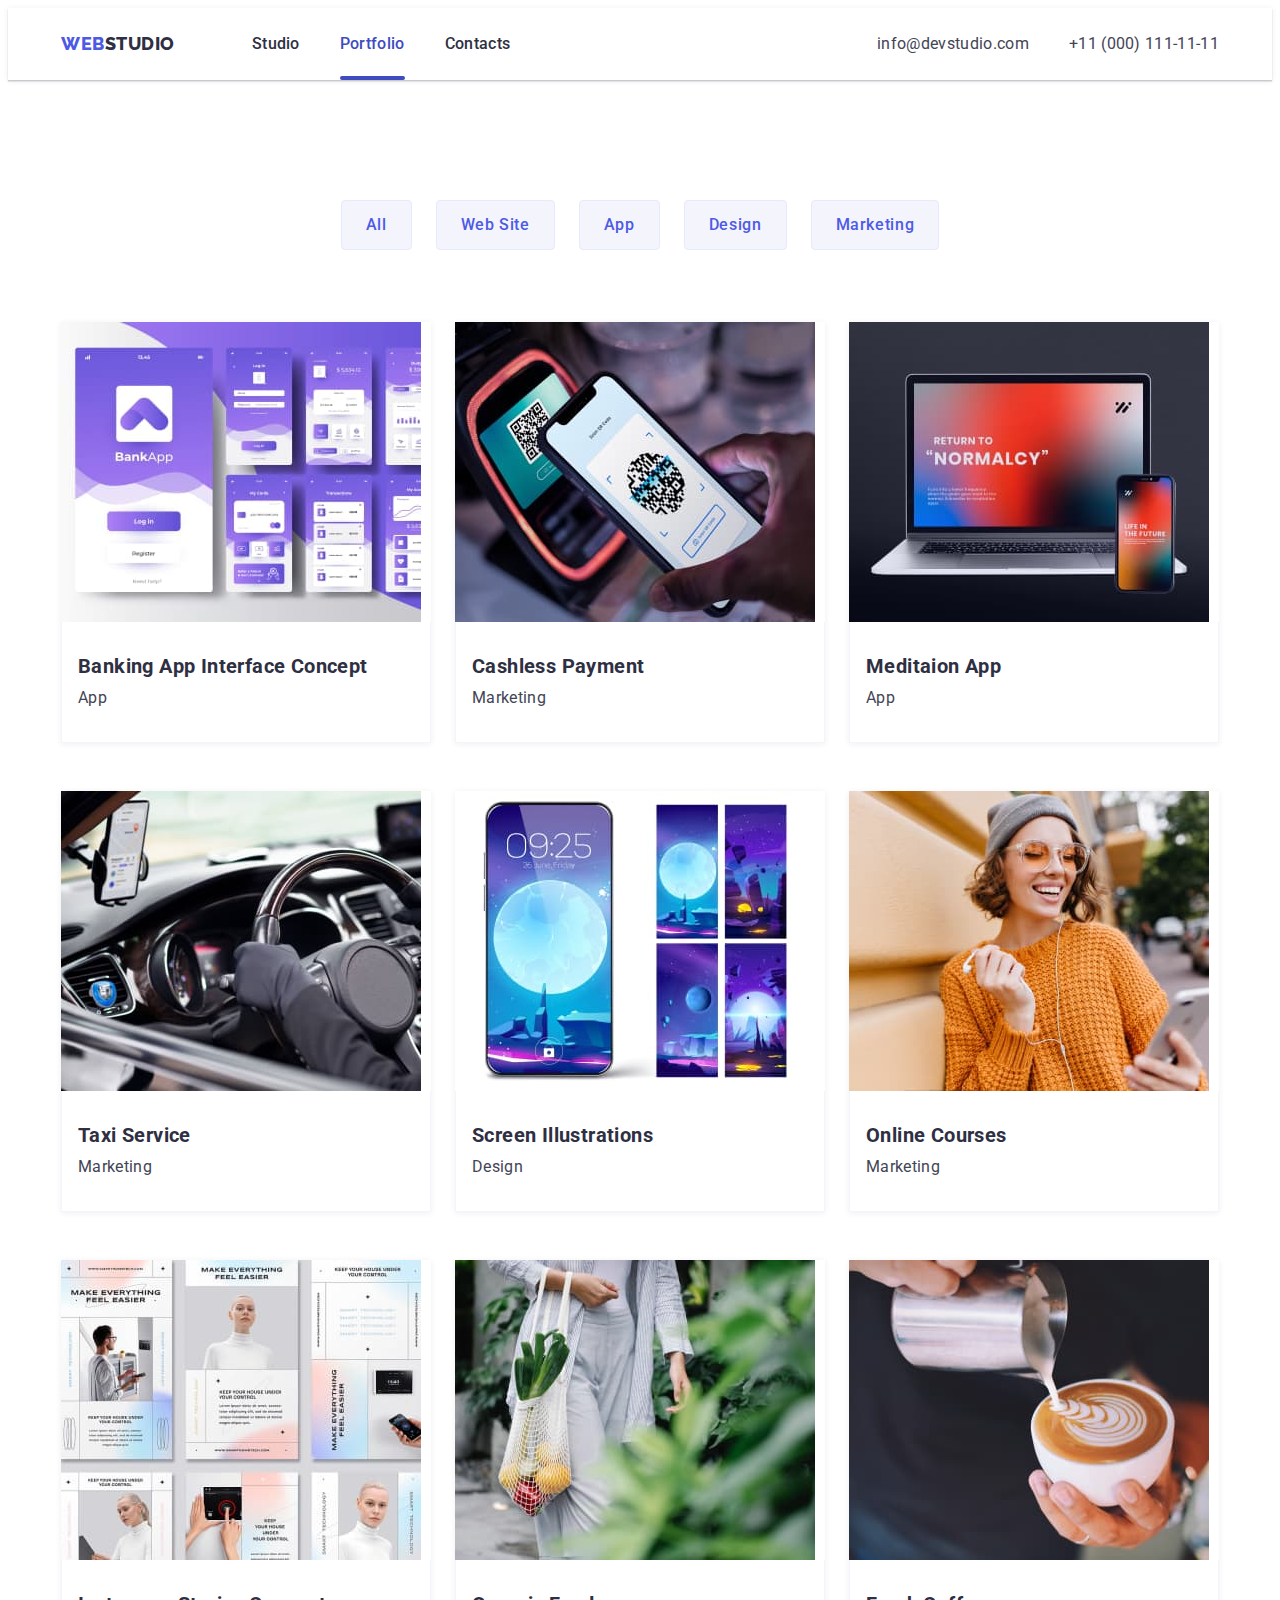
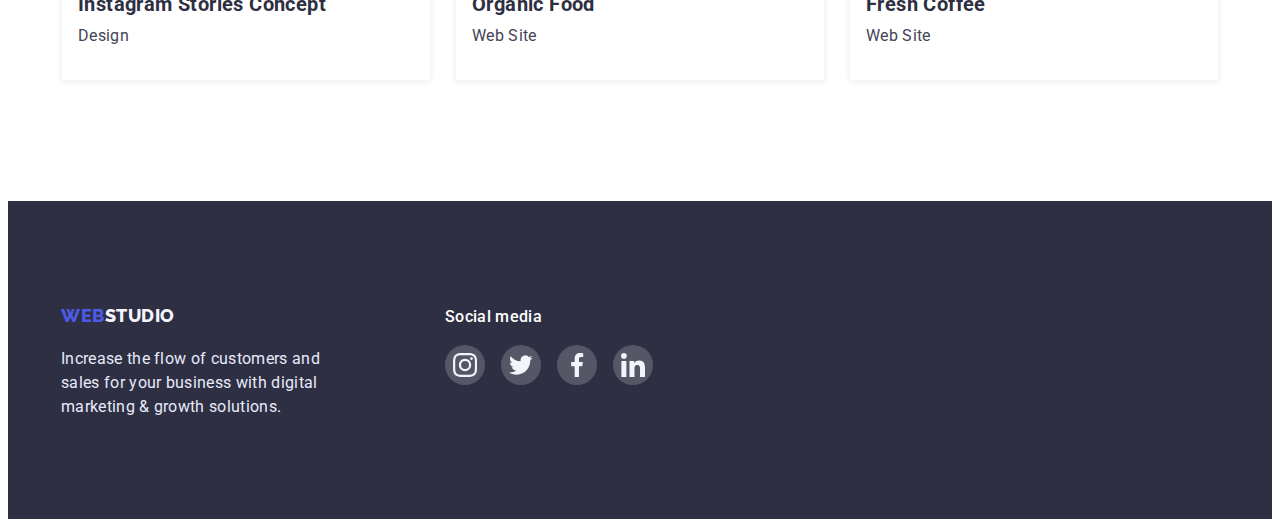
==== portfolio.html @ 3e21f5e3 "Додані файли з попередньої роботи" ====
<!DOCTYPE html>
<html lang="en">
<head>
    <meta charset="UTF-8">
    <meta http-equiv="X-UA-Compatible" content="IE=edge">
    <meta name="viewport" content="width=device-width, initial-scale=1.0">
    <link href="https://fonts.googleapis.com/css2?family=Raleway:wght@800&family=Roboto:wght@400;500;700;900&display=swap" rel="stylesheet">
    <link rel="stylesheet" href="https://cdnjs.cloudflare.com/ajax/libs/modern-normalize/1.1.0/modern-normalize.min.css" integrity="sha512-wpPYUAdjBVSE4KJnH1VR1HeZfpl1ub8YT/NKx4PuQ5NmX2tKuGu6U/JRp5y+Y8XG2tV+wKQpNHVUX03MfMFn9Q==" crossorigin="anonymous" referrerpolicy="no-referrer" />
    <link rel="stylesheet" href="./css/styles.css">
    <title>Portfolio</title>
</head>
<body>
    <header class="page-header">
        <div class="container main-nav">
            <nav class="container-nav">
                <a class="logo" href="./index.html"> <span class="logo-web">WEB</span>STUDIO</a>
            
                <ul class="site-nav list">
                    <li class="item"><a class="nav-link" href="./index.html">Studio</a></li>
                    <li class="item"><a class="nav-link current" href="./portfolio.html">Portfolio</a></li>
                    <li class="item"><a class="nav-link" href="">Contacts</a></li>
                </ul>

            </nav>
        
            <ul class="contacts list">
                <li class="item"><a class="contact link" href="mailto:info@devstudio.com">info@devstudio.com</a></li>
                <li class="item"><a class="contact link" href="tel:+11(000)1111111">+11 (000) 111-11-11</a></li>
            </ul>
        </div>

    </header>

    <main>
        <section class="examples section">
            <h1 class="examples-title">Types of portfolios</h1>
            <div class="container"> 
                <ul class="examples-items list">
                    <li class="examples-item">
                        <button class="examples-button" type="button">All</button>
                    </li>
                    
                    <li class="examples-item">
                        <button class="examples-button" type="button">Web Site</button>
                    </li>
                   
                    <li class="examples-item">
                        <button class="examples-button" type="button">App</button>
                    </li>
                    
                    <li class="examples-item">
                        <button class="examples-button" type="button">Design</button>
                    </li>
                    
                    <li class="examples-item">
                        <button class="examples-button" type="button">Marketing</button>
                    </li>
                </ul>
            
                <ul class="examples-list list">
                    <li class="examples-item">
                        <a class="examples-link" href="#">
                            <div class="overlay-thumb">
                                <img src="./images/portfolio-image-1.jpg" alt="Design For Banking" width="360" height="300">
                                <div class="examples-overlay">
                                    <p class="text-overlay">14 Stylish and User-Friendly App Design Concepts · Task Manager App · Calorie Tracker App · Exotic Fruit Ecommerce App · Cloud Storage App</p>
                                </div>
                            </div>

                            <div class="container-example">
                                <h2 class="examples-subtitle">Banking App Interface Concept</h2>
                                <p class="examples-filter">App</p>
                            </div>
                        </a>
                    </li>
                
                    <li class="examples-item">
                        <a class="examples-link" href="#">
                            <div class="overlay-thumb">
                                <img src="./images/portfolio-image-2.jpg" alt="Interactive Technologies" width="360" height="300">
                                <div class="examples-overlay">
                                    <p class="text-overlay">14 Stylish and User-Friendly App Design Concepts · Task Manager App · Calorie Tracker App · Exotic Fruit Ecommerce App · Cloud Storage App</p>
                                </div>
                            </div>

                            <div class="container-example">
                                <h2 class="examples-subtitle">Cashless Payment</h2>
                                <p class="examples-filter">Marketing</p>
                            </div>
                        </a>
                    </li>
               
                    <li class="examples-item">
                        <a class="examples-link" href="#">
                            <div class="overlay-thumb">
                                <img src="./images/portfolio-image-3.jpg" alt="Modern Meditation" width="360" height="300">
                                <div class="examples-overlay">
                                    <p class="text-overlay">14 Stylish and User-Friendly App Design Concepts · Task Manager App · Calorie Tracker App · Exotic Fruit Ecommerce App · Cloud Storage App</p>
                                </div>    
                            </div>

                            <div class="container-example">
                                <h2 class="examples-subtitle">Meditaion App</h2>
                                <p class="examples-filter">App</p>
                            </div>
                        </a>
                    </li>
               
                    <li class="examples-item">
                        <a class="examples-link" href="#">
                            <div class="overlay-thumb">
                                <img src="./images/portfolio-image-4.jpg" alt="Taxi in smartphone" width="360" height="300">
                                <div class="examples-overlay">
                                    <p class="text-overlay">14 Stylish and User-Friendly App Design Concepts · Task Manager App · Calorie Tracker App · Exotic Fruit Ecommerce App · Cloud Storage App</p>
                                </div>
                            </div>

                            <div class="container-example">
                                <h2 class="examples-subtitle">Taxi Service</h2>
                                <p class="examples-filter">Marketing</p>
                            </div>
                        </a>
                    </li>
              
                    <li class="examples-item">
                        <a class="examples-link" href="#">
                            <div class="overlay-thumb">
                                <img src="./images/portfolio-image-5.jpg" alt="Screen Savers" width="360" height="300">
                                <div class="examples-overlay">
                                    <p class="text-overlay">14 Stylish and User-Friendly App Design Concepts · Task Manager App · Calorie Tracker App · Exotic Fruit Ecommerce App · Cloud Storage App</p>
                                </div>
                            </div>

                            <div class="container-example">
                                <h2 class="examples-subtitle">Screen Illustrations</h2>
                                <p class="examples-filter">Design</p>
                            </div>
                        </a>
                    </li>
                
                    <li class="examples-item">
                        <a class="examples-link" href="#">
                            <div class="overlay-thumb">
                                <img src="./images/portfolio-image-6.jpg" alt="Online Education" width="360" height="300">
                                <div class="examples-overlay">
                                    <p class="text-overlay">14 Stylish and User-Friendly App Design Concepts · Task Manager App · Calorie Tracker App · Exotic Fruit Ecommerce App · Cloud Storage App</p>
                                </div>      
                            </div>

                            <div class="container-example">
                                <h2 class="examples-subtitle">Online Courses</h2>
                                <p class="examples-filter">Marketing</p>
                            </div>
                        </a>
                    </li>
                
                    <li class="examples-item">
                        <a class="examples-link" href="#">
                            <div class="overlay-thumb">
                                <img src="./images/portfolio-image-7.jpg" alt="Design Instagram Stories" width="360" height="300">
                                <div class="examples-overlay">
                                    <p class="text-overlay">14 Stylish and User-Friendly App Design Concepts · Task Manager App · Calorie Tracker App · Exotic Fruit Ecommerce App · Cloud Storage App</p>
                                </div>
                            </div>
                            <div class="container-example">
                                <h2 class="examples-subtitle">Instagram Stories Concept</h2>
                                 <p class="examples-filter">Design</p>
                            </div>
                        </a>
                    </li>
               
                    <li class="examples-item">
                        <a class="examples-link" href="#">
                            <div class="overlay-thumb">
                                <img src="./images/portfolio-image-8.jpg" alt="Natural Products" width="360" height="300">
                                <div class="examples-overlay">
                                    <p class="text-overlay">14 Stylish and User-Friendly App Design Concepts · Task Manager App · Calorie Tracker App · Exotic Fruit Ecommerce App · Cloud Storage App</p>
                                </div>
                            </div>
                            <div class="container-example">
                                <h2 class="examples-subtitle">Organic Food</h2>
                                <p class="examples-filter">Web Site</p>
                            </div>
                        </a>
                    </li>
               
                    <li class="examples-item">
                        <a class="examples-link" href="#">
                            <div class="overlay-thumb">
                                <img src="./images/portfolio-image-9.jpg" alt="Making Coffee" width="360" height="300">
                                <div class="examples-overlay">
                                    <p class="text-overlay">14 Stylish and User-Friendly App Design Concepts · Task Manager App · Calorie Tracker App · Exotic Fruit Ecommerce App · Cloud Storage App</p>
                                </div>
                            </div>
         
                            <div class="container-example">
                                <h2 class="examples-subtitle">Fresh Coffee</h2>
                                <p class="examples-filter">Web Site</p>
                         </div>
                        </a>
                    </li>
                </ul>
           </div>
        </section>

    </main>
    
    <footer class="footer section">
        <div class="footer-container container">
            <div class="container-footer">
                <a class="footer-logo" href="./index.html"> <span class="footer-logo-web">WEB</span>STUDIO</a>
                <p class="footer-text">Increase the flow of customers and sales for your business with digital marketing & growth solutions.</p>
            </div>
            <div class="footer-social">
                <h2 class="social-media">Social media</h2>
                <ul class="social-media-list list">
                    <li class="social-media-item">
                        <a href="#" class="social-media-link">
                            <svg class="social-media-icon" width="24" height="24">
                                <use href="./images/sprite.svg#icon-instagram"></use>
                            </svg>
                        </a>
                    </li>
                    <li class="social-media-item">
                        <a href="#" class="social-media-link">
                            <svg class="social-media-icon"width="24" height="24">
                                <use href="./images/sprite.svg#icon-twitter"></use>
                            </svg>
                        </a>
                    </li>
                    <li class="social-media-item">
                        <a href="#" class="social-media-link">
                            <svg class="social-media-icon" width="24" height="24">
                                <use href="./images/sprite.svg#icon-facebook"></use>
                            </svg>
                        </a>
                    </li>
                    <li class="social-media-item">
                        <a href="#" class="social-media-link">
                            <svg class="social-media-icon" width="24" height="24">
                                <use href="./images/sprite.svg#icon-linkedin"></use>
                            </svg>
                        </a>
                    </li>
                </ul>
            </div>
        </div>
    </footer>

</html>
---- css/styles.css ----
/*Колір основного шрифту #2E2F42
Колір основного фону  #ffffff
додатковий фон та літери #2E2F42

    */

:root {
    --base-color-text: #2E2F42;
    --maine-color-background: #ffffff;
    --color-style-logo: #4D5AE5;
    --color-decoration-text: #434455;
    --border-color: #E7E9FC;
    --active-color-button: #404BBF;
    --color-thumb:  #F4F4FD;
    --color-hover-social: #31D0AA;
    --timing-function: cubic-bezier(0.4, 0, 0.2, 1);
}

body {
    font-family: 'Roboto', sans-serif;
    color: var(--base-color-text);
    background-color: var(--maine-color-background);
}

h1,
h2,
h3,
h4,
h5,
h6,
p {
 margin-top: 0;
 margin-bottom: 0;
}

ul {
    margin-top: 0;
    margin-bottom: 0;
    padding-left: 0;
}

img {
    display: block;
    max-width: 100%;
    height: auto;
}

/*_________Header____________*/

.page-header {
    background: var(--maine-color-background);
    box-shadow: 0px 2px 1px rgba(46, 47, 66, 0.08), 
    0px 1px 1px rgba(46, 47, 66, 0.16), 
    0px 1px 6px rgba(46, 47, 66, 0.08);
}

.container {
    width: 1158px;
    margin-right: auto;
    margin-left: auto;
    padding-left: 15px;
    padding-right: 15px;
}

.main-nav, .container-nav {
    display: flex;
    align-items: center;
}

.logo {
    font-family: 'Raleway';
    font-weight: 800;
    font-size: 18px;
    line-height: 1.33;
    letter-spacing: 0.03em;
    text-decoration: none;
    color: var(--base-color-text);
}

.logo-web {
    color: var(--color-style-logo);
}

.list {
    list-style: none;
}

.site-nav {
    display: flex;
    margin-left: 77px;
}

.site-nav .item + .item {
    margin-left: 40px;
}

.nav-link {
    position: relative;
    display: block;
    padding-top: 24px;
    padding-bottom: 24px;

    font-weight: 500;
    font-size: 16px;
    line-height: 1.5;
    letter-spacing: 0.02em;
    text-decoration: none;
    color: var(--base-color-text);

    transition: color 250ms var(--timing-function);
}

.current {
    color: var(--active-color-button);
}

.nav-link.current::after{
    content: "";
    position: absolute;
    display: block;
    width: 100%;
    height: 4px;
    margin-top: 20px;
    margin-bottom: 0;
    border-radius: 2px;
    background-color: var(--active-color-button);
}


.nav-link:hover, .nav-link:focus,
.nav-link:active, .contact:hover,
.contact:focus, .contact:active {
    color: var(--color-style-logo);
}


.contacts {
    display: flex;
    margin-left: auto;
}

.contacts .item + .item {
    margin-left: 40px;
}

.contact {
    text-decoration: none;
    font-size: 16px;
    line-height: 1.5;
    letter-spacing: 0.02em;
    color: var(--color-decoration-text);

    transition: color 250ms var(--timing-function);
}


/*__________Hero section_________*/

.hero-section {
    text-align: center;
    margin-top: 0;
    margin-bottom: 0;
    padding-top: 192px;
    padding-bottom: 192px;
    max-width: 1440px;
    margin-left: auto;
    margin-right: auto;
    background-image: linear-gradient(rgba(46, 47, 66, 0.7), rgba(46, 47, 66, 0.7)), url(../images/hero-people-office.jpg);
    background-size: cover;
    background-position: center;
    background-repeat: no-repeat;
}

.section {
    padding-top: 120px;
    padding-bottom: 120px;
}

.hero-title {
    max-width: 500px;
    margin-left: auto;
    margin-right: auto;
    margin-bottom: 48px;

    font-weight: 700;
    font-size: 56px;
    line-height: 1.07;
    letter-spacing: 0.02em;

    color: var(--maine-color-background);
}

.hero-button {
    border-radius: 4px;
    box-shadow: 0px 4px 4px rgba(0, 0, 0, 0.15);
    border: transparent;
    padding: 16px 34px;
    min-width: 170px;
        
    background-color: var(--color-style-logo);
    color: var(--maine-color-background);
    cursor: pointer;

    font-family: inherit;
    font-weight: 500;
    font-size: 16px;
    line-height: 1.18;
    letter-spacing: 0.04em;

    transition: box-shadow 250ms var(--timing-function),
    background-color 250ms var(--timing-function);
}

.hero-button:hover, .hero-button:focus,
.hero-button:active {
    background-color: var(--active-color-button);
    box-shadow: 0px 4px 4px rgba(0, 0, 0, 0.15);
}

/* ____________Benefits section__________*/


.benefits-heading, .examples-title {
    position: absolute;
    width: 1px;
    height: 1px;
    margin: -1px;
    border: 0;
    padding: 0;
    
    white-space: nowrap;
    clip-path: inset(100%);
    clip: rect(0 0 0 0);
    overflow: hidden;
}



.benefits {
    display: flex;
    gap: 24px;
}

.benefits .item {
    margin-right: 0;
    flex-basis: calc(100% / 3 - 24px);
}

.thumb {
    display: flex;
    align-items: center;
    justify-content: center;
    margin-bottom: 8px;
    height: 112px;
    background-color: var(--color-thumb);
    padding: 0;
    border-radius: 4px;
}

.benefit-subtitle, .resume-name {
    margin-bottom: 8px;

    font-weight: 700;
    font-size: 20px;
    line-height: 1.2;
    letter-spacing: 0.02em;
    color: var(--base-color-text);
}

.benefit-details, .resume-specialty {
    font-size: 16px;
    line-height: 1.5;
    letter-spacing: 0.02em;
    color: var(--color-decoration-text);
}

/*____________Illustrations section__________*/

.illustrations {
    margin-right: 0;
    margin-left: 0;
    padding-top: 0;
}

.illustrations-title, .resumes-title,
.customers-title {
    margin-top: 0;
    margin-bottom: 72px;

    font-weight: 700;
    font-size: 36px;
    line-height: 1.1;
    text-align: center;
    letter-spacing: 0.02em;
    color: var(--base-color-text);
}

.illustration {
    display: flex;
    gap: 24px;
}


/*_________Resumes section___________*/

.resumes {
    background-color: var(--color-thumb);
}

.resumes-list {
    display: flex;
    gap: 24px;
 }

.container-resume {
    display: block;
    text-align: center;
    padding-top: 32px;
    padding-bottom: 32px;
    width: 264px;
    box-shadow: 0px 1px 6px rgba(46, 47, 66, 0.08), 0px 1px 1px rgba(46, 47, 66, 0.16), 0px 2px 1px rgba(46, 47, 66, 0.08);
    border-radius: 0px 0px 4px 4px;
    background-color: var(--maine-color-background);
}

.social-list {
    display: flex;
    justify-content: center;
    gap: 24px;
    margin-top: 12px;
}

.social-list-link {
    display: flex;
    justify-content: center;
    align-items: center;

    width: 40px;
    height: 40px;

    background-color: var(--color-style-logo);
    border-radius: 50%;

    transition: background-color 250ms var(--timing-function);
}

.social-list-link:hover{
    background-color: var(--active-color-button);
}

/*_____Customers section_____*/

.customers-list {
    display: flex;
    gap: 24px;
}

.customers-item {
    flex-basis: calc((100% - 5 * 24px) / 6);
}

.customers-link {
    display: flex;
    align-items: center;
    justify-content: center;
    height: 88px;
    border: 1px solid #8E8F99;
    border-radius: 4px;
    fill: #8E8F99;

    transition: border-color 250ms var(--timing-function),
    fill 250ms var(--timing-function);
}

.customers-link:hover,
.customers-link:focus {
    border-color: var(--active-color-button);
    fill: var(--active-color-button);
}

/*______Footer section______*/

.footer {
    padding-top: 100px;
    padding-bottom: 100px;

    background-color: var(--base-color-text);
}

.footer-container {
    display: flex;
    gap: 120px;
    align-items: baseline;
}

.footer-logo {
    font-family: 'Raleway';
    font-style: normal;
    font-weight: 800;
    font-size: 18px;
    line-height: 1.67;
    letter-spacing: 0.03em;
    text-decoration: none;
    color: var(--color-thumb);
}

.footer-logo-web {
    color: var(--color-style-logo);
}

.footer-text {
    width: 264px;
    margin-top: 16px;
    font-size: 16px;
    line-height: 1.5;
    letter-spacing: 0.02em;
    color: var(--border-color);
}

.social-media {
    margin-bottom: 16px;
    color: var(--maine-color-background);
    font-weight: 500;
    font-size: 16px;
    line-height: 1.5;
    letter-spacing: 0.02em;
}

.social-media-item, .social-media-link {
    display: flex;
    justify-content: center;
    align-items: center;
    width: 40px;
    height: 40px;
    background-color: rgba(255, 255, 255, 0.1);
    border-radius: 50%;

    transition: background-color 250ms var(--timing-function),
    border-radius 250ms var(--timing-function);
}

.social-media-link:hover,
.social-media-link:focus {
    background-color: var(--color-hover-social);
    border-radius: 50%;
}

.social-media-list {
    display: flex;
    gap: 16px;
}

/* Portfolio page: Section row */

.examples-items {
    display: flex;
    flex-wrap: wrap;
    justify-content: center;
    gap: 24px;
    margin-bottom: 72px;
}

.examples-list {
    display: flex;
    flex-wrap: wrap;
    column-gap: 24px;
    row-gap: 48px;
}

.examples-list > .examples-item {
    margin-right: 0;
    flex-basis: calc((100% - 2 * 24px) / 3);
}

.examples-link {
    display: block;
    box-shadow: 0px 1px 6px rgba(46, 47, 66, 0.08);

    transition: box-shadow 250ms var(--timing-function);
}

.examples-link:hover,
.examples-link:focus {
    box-shadow: 0px 1px 6px rgba(46, 47, 66, 0.08), 0px 1px 1px rgba(46, 47, 66, 0.16), 0px 2px 1px rgba(46, 47, 66, 0.08);
}

.examples-button {
    border: 1px solid var(--border-color);
    border-radius: 4px;
    padding: 12px 24px;

    font-family: inherit;
    font-weight: 500;
    font-size: 16px;
    line-height: 1.5;
    letter-spacing: 0.04em;
    background-color: var(--color-thumb);
    color: var(--color-style-logo);
    cursor: pointer;

    transition: background-color 250ms var(--timing-function),
    color 250ms var(--timing-function),
    box-shadow 250ms var(--timing-function),
    border-color 250ms var(--timing-function);
}

.examples-button:hover, .examples-button:focus {
    background-color: var(--color-style-logo);
    color:var(--maine-color-background);
    box-shadow: 0px 3px 1px rgba(0, 0, 0, 0.1), 0px 2px 1px rgba(0, 0, 0, 0.08), 0px 2px 2px rgba(0, 0, 0, 0.12);
    border-color: transparent;
}

/*_______Section samples________ */

.examples-link {
    text-decoration: none;
}

.overlay-thumb {
    position: relative;
    overflow: hidden;
}

.examples-link:hover .overlay-thumb,
.examples-link:focus .overlay-thumb {
    opacity: 1;
}

.examples-overlay {
    position: absolute;
    left: 0;
    top: 0;

    width: 360px;
    height: 300px;

    background-color: var(--color-style-logo);

    transform: translateY(100%);
    transition: transform 250ms var(--timing-function);
}

.examples-link:hover .examples-overlay {
    transform: translateY(0);
}

.text-overlay {
    position: absolute;
    top: 40px;
    left: 32px;

    width: 296px;
    
    font-size: 16px;
    line-height: 1.5;
    letter-spacing: 0.02em;
    color: var(--color-thumb);
}

.container-example {
    padding-top: 32px;
    padding-bottom: 32px;
    padding-left: 16px;
    border-left: 0.5px solid var(--color-thumb);
    border-right: 0.5px solid var(--color-thumb);
    border-bottom: 0.5px solid var(--color-thumb);
}

.examples-subtitle {
    margin-bottom: 8px;

    font-weight: 700;
    font-size: 20px;
    line-height: 1.2;
    letter-spacing: 0.02em;
    color: var(--base-color-text);
}

.examples-filter {
    font-size: 16px;
    line-height: 1.5;
    letter-spacing: 0.02em;
    color: var(--color-decoration-text);
}

/*#modal ---------- Modal ----------- */
.backdrop {
    position: fixed;
    top: 0;
    left: 0;

    width: 100%;
    height: 100%;

    background-color: rgba(46, 47, 66, 0.4);
    backdrop-filter: blur(3px);

    opacity: 1;
    transition: opacity 250ms var(--timing-function),
    visibility 250ms var(--timing-function);
}

.backdrop.is-hidden {
    visibility: hidden;
    opacity: 0;
    pointer-events: none;
}

.backdrop.is-hidden .modal {
    transform: translate(-50%, -50%) scale(0.8);
}

.modal {
    position: absolute;
    top: 50%;
    left: 50%;
    

    width: 408px;
    height: 576px;
    padding-top: 72px;
    padding-bottom: 24px;
    padding-left: 24px;
    padding-right: 24px;

    box-shadow: 0px 1px 1px rgba(0, 0, 0, 0.14), 0px 1px 3px rgba(0, 0, 0, 0.12), 0px 2px 1px rgba(0, 0, 0, 0.2);
    border-radius: 4px;
    background-color: #FCFCFC;

    transform: translate(-50%, -50%) scale(1);
    transition: transform 250ms var(--timing-function);
}

.modal-button {
    position: absolute;
    top: 24px;
    right: 24px;


    width: 24px;
    height: 24px;
    border: 1px solid rgba(0, 0, 0, 0.1);
    border-radius: 50%;

    cursor: pointer;
    background-color: var(--border-color);
}

.close-modal {
    width: 100%;
    height: 100%;
}
/*  */
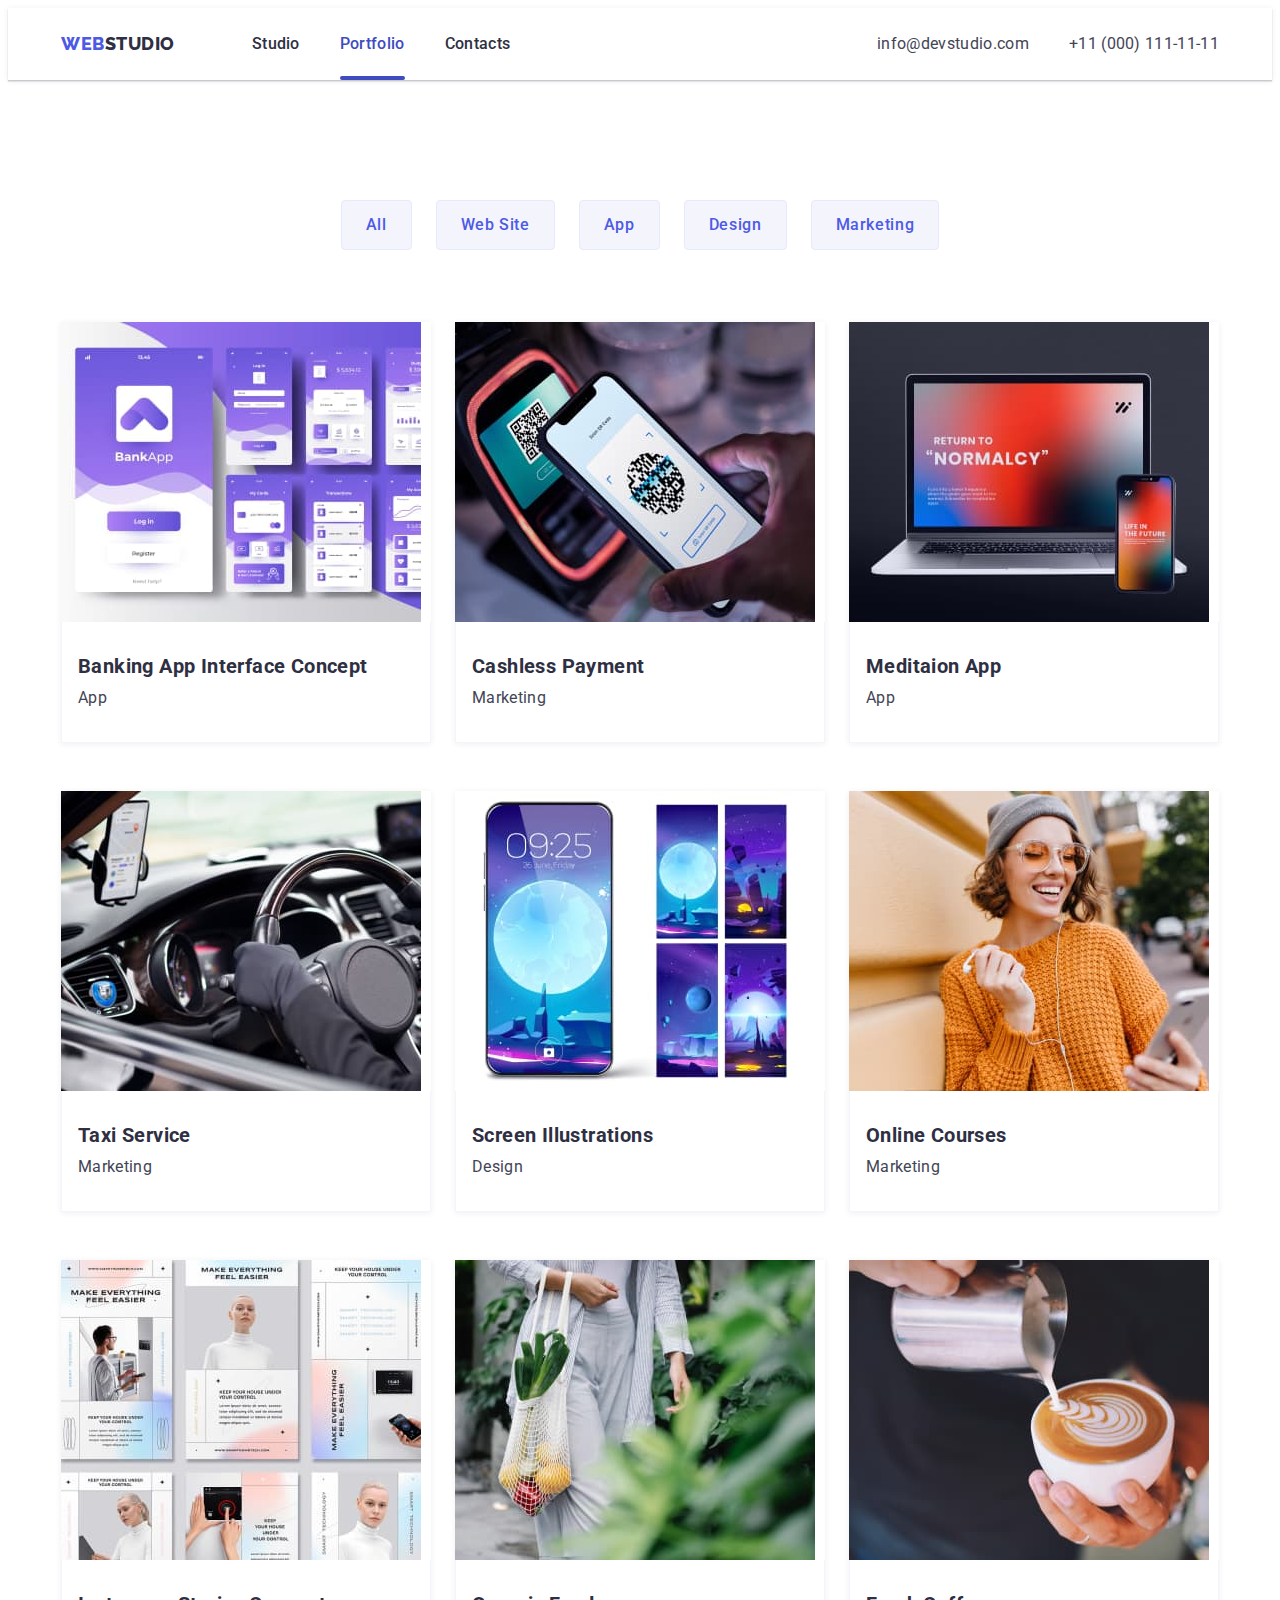
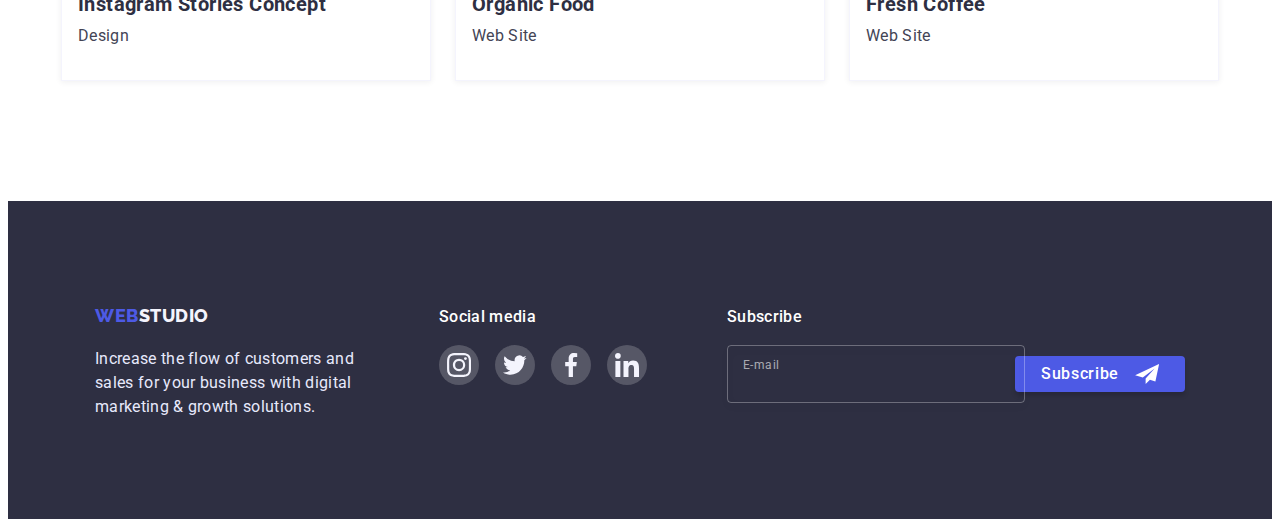
==== commit f858d592: "Внесені виправлення згідно рекомендвцій ментора" ====
--- a/portfolio.html
+++ b/portfolio.html
@@ -212,7 +212,7 @@
                 <p class="footer-text">Increase the flow of customers and sales for your business with digital marketing & growth solutions.</p>
             </div>
             <div class="footer-social">
-                <h2 class="social-media">Social media</h2>
+                <p class="social-media">Social media</p>
                 <ul class="social-media-list list">
                     <li class="social-media-item">
                         <a href="#" class="social-media-link">
@@ -223,7 +223,7 @@
                     </li>
                     <li class="social-media-item">
                         <a href="#" class="social-media-link">
-                            <svg class="social-media-icon"width="24" height="24">
+                            <svg class="social-media-icon" width="24" height="24">
                                 <use href="./images/sprite.svg#icon-twitter"></use>
                             </svg>
                         </a>
@@ -243,6 +243,20 @@
                         </a>
                     </li>
                 </ul>
+            </div>
+            <div class="footer-subscription-form">
+                <p class="subscription-title">Subscribe</p>
+                <form class="subscription-form">
+                    <label class="subscription-form-email">
+                    <input type="email" class="subscription-input" required placeholder="E-mail" name="user_mail"/>
+                    <span class="subscription-form-name">E-mail</span>
+                    </label>
+                    <button type="submit" class="subscription-btn hero-button">Subscribe
+                        <svg class="subscription-btn-send" width="24" height="20">
+                            <use href="./images/sprite.svg#icon-icon-send"></use>
+                        </svg>
+                    </button>
+                </form>
             </div>
         </div>
     </footer>
--- a/css/styles.css
+++ b/css/styles.css
@@ -13,6 +13,7 @@
     --active-color-button: #404BBF;
     --color-thumb:  #F4F4FD;
     --color-hover-social: #31D0AA;
+    --color-accent-form:#8E8F99;
     --timing-function: cubic-bezier(0.4, 0, 0.2, 1);
 }
 
@@ -190,7 +191,8 @@
     color: var(--maine-color-background);
 }
 
-.hero-button {
+.hero-button
+ {
     border-radius: 4px;
     box-shadow: 0px 4px 4px rgba(0, 0, 0, 0.15);
     border: transparent;
@@ -212,7 +214,10 @@
 }
 
 .hero-button:hover, .hero-button:focus,
-.hero-button:active {
+.hero-button:active, .subscription-btn:hover,
+.subscription-btn:active, .subscription-btn:focus,
+.registration-form-btn:hover, .registration-form-btn:focus,
+.registration-form-btn:active {
     background-color: var(--active-color-button);
     box-shadow: 0px 4px 4px rgba(0, 0, 0, 0.15);
 }
@@ -364,9 +369,9 @@
     align-items: center;
     justify-content: center;
     height: 88px;
-    border: 1px solid #8E8F99;
+    border: 1px solid var(--color-accent-form);
     border-radius: 4px;
-    fill: #8E8F99;
+    fill: var(--color-accent-form);
 
     transition: border-color 250ms var(--timing-function),
     fill 250ms var(--timing-function);
@@ -389,7 +394,8 @@
 
 .footer-container {
     display: flex;
-    gap: 120px;
+    justify-content: center;
+    gap: 80px;
     align-items: baseline;
 }
 
@@ -417,7 +423,7 @@
     color: var(--border-color);
 }
 
-.social-media {
+.social-media, .subscription-title {
     margin-bottom: 16px;
     color: var(--maine-color-background);
     font-weight: 500;
@@ -450,7 +456,75 @@
     gap: 16px;
 }
 
-/* Portfolio page: Section row */
+/* footer form: Subscription form */
+
+.subscription-form {
+    display: flex;
+    align-items: center;
+    gap: 24px;
+}
+
+.subscription-form-email {
+    position: relative;
+    width: 264px;
+}
+
+.subscription-input {
+    width: 100%;
+    height: 40px;
+    padding: 8px 16px;
+
+    font-size: 16px;
+    color: var(--border-color);
+    
+    background-color: transparent;
+    border: none;
+    border: 1px solid rgba(255, 255, 255, 0.3);
+    border-radius: 4px;
+    filter: drop-shadow(0px 4px 4px rgba(0, 0, 0, 0.15));
+    outline: transparent;
+
+    transition: transform 250ms var(--timing-function),
+    transition-delay 250ms var(--timing-function),
+    opacity 250ms var(--timing-function);
+}
+
+.subscription-input:focus + .subscription-form-name,
+.subscription-input:not(:placeholder-shown) + .subscription-form-name {
+    transform: translateY(-120%);
+}
+
+.subscription-input::placeholder {
+    opacity: 0;
+}
+
+.subscription-input:focus::placeholder {
+    opacity: 1;
+    transition-delay: 200ms;
+}
+
+.subscription-form-name{
+    position: absolute;
+    top: 8px;
+    left: 16px;
+    font-size: 12px;
+    line-height: 2;
+    letter-spacing: 0.04em;
+    color: rgba(255, 255, 255, 0.6);
+}
+
+.subscription-btn {
+    display: flex;
+    align-items: center;
+    justify-content: center;
+    padding: 8px 24px;
+}
+
+.subscription-btn-send {
+    margin-left: 16px;
+}
+
+/* Portfolio page: Section examples */
 
 .examples-items {
     display: flex;
@@ -515,6 +589,8 @@
 
 .examples-link {
     text-decoration: none;
+
+    transition: opacity 250ms var(--timing-function);
 }
 
 .overlay-thumb {
@@ -618,11 +694,11 @@
     
 
     width: 408px;
-    height: 576px;
+    height: 584px;
     padding-top: 72px;
-    padding-bottom: 24px;
     padding-left: 24px;
     padding-right: 24px;
+    padding-bottom: 24px;
 
     box-shadow: 0px 1px 1px rgba(0, 0, 0, 0.14), 0px 1px 3px rgba(0, 0, 0, 0.12), 0px 2px 1px rgba(0, 0, 0, 0.2);
     border-radius: 4px;
@@ -637,7 +713,6 @@
     top: 24px;
     right: 24px;
 
-
     width: 24px;
     height: 24px;
     border: 1px solid rgba(0, 0, 0, 0.1);
@@ -645,10 +720,167 @@
 
     cursor: pointer;
     background-color: var(--border-color);
+
+    transition: background-color 250ms var(--timing-function),
+    fill 250ms var(--timing-function);
+}
+
+.modal-button:active, .modal-button:focus,
+.modal-button:hover {
+    fill: var(--maine-color-background);
+    background-color: var(--active-color-button)
 }
 
 .close-modal {
     width: 100%;
     height: 100%;
 }
+/*#modal-form ---------- Modal-form ----------- */
+
+.registration-form-title {
+    display: block;
+    margin-bottom: 16px;
+
+    font-weight: 500;
+    font-size: 16px;
+    line-height: 1.5;
+    letter-spacing: 0.02em;
+    text-align: center;
+    color: var(--base-color-text);
+}
+
+.registration-form-field {
+    position: relative;
+    display: block;
+    margin-bottom: 8px;
+}
+
+.registration-form-label {
+    display: block;
+    margin-bottom: 4px;
+
+    font-size: 12px;
+    line-height: 1.33;
+    letter-spacing: 0.04em;
+    color: var(--color-accent-form);
+}
+
+.registration-form-input {
+    width: 100%;
+    height: 40px;
+    padding: 10px 38px;
+
+    background-color: transparent;
+    border: 1px solid rgba(33, 33, 33, 0.2);
+    border-radius: 4px;
+    outline: 1px solid transparent;
+    outline-offset: -1px;
+
+    transition: outline 250ms var(--timing-function);
+}
+
+.registration-form-input:focus,
+.registration-form-message:focus {
+    outline: 1px solid var(--color-style-logo);
+    box-shadow: unset;
+}
+
+.registration-form-input::placeholder, 
+.registration-form-message::placeholder {
+    opacity: 0;
+    transition: opacity 250ms var(--timing-function)
+}
+
+.registration-form-input:focus::placeholder, 
+.registration-form-message:focus::placeholder {
+    opacity: 1;
+    transition-delay: 200ms;
+}
+
+.registration-form-icon {
+    position: absolute;
+    bottom: 10px;
+    left: 10px;
+
+    fill: var(--base-color-text);
+    transition: fill 250ms var(--timing-function);
+}
+
+.registration-form-input:focus + .registration-form-icon {
+    fill: var(--color-style-logo);
+}
+
+.registration-form-textarea {
+    display: block;
+    margin-bottom: 16px;
+}
+
+.registration-form-message {
+    width: 100%;
+    height: 120px;
+    padding: 8px 16px;
+    resize: none;
+
+    background-color: transparent;
+
+    font-size: 16px;
+    letter-spacing: 0.04em;
+    outline: 1px solid transparent;
+    border: 1px solid rgba(33, 33, 33, 0.2);
+    border-radius: 4px;
+}
+
+.registration-form-text {
+    font-size: 12px;
+    line-height: 1.33;
+    letter-spacing: 0.04em;
+    color: #757575;
+}
+
+/*#checkbox ---------- Сheckbox ----------- */
+
+.registration-form-agreemend {
+    display: flex;
+    justify-content: center;
+    align-items: center;
+    gap: 8px;
+}
+
+.registration-form-checkbox {
+    --webkit-appearance: none;
+    appearance: none;
+}
+
+.registration-form-text {
+    user-select: none;
+}
+
+.registration-form-link {
+    color: var(--active-color-button);
+}
+
+.registration-form-btn {
+    display: block;
+    margin-top: 24px;
+    margin-left: auto;
+    margin-right: auto;
+}
+
+.check {
+    opacity: 0;
+    transition: opacity 250ms var(--timing-function);
+}
+
+.uncheck {
+    opacity: 1;
+    transition: opacity 250ms var(--timing-function);
+}
+
+.registration-form-checkbox:checked ~ .registration-form-check > .check {
+    opacity: 1;
+}
+
+.registration-form-checkbox:checked ~ .registration-form-check > .uncheck {
+    opacity: 0;
+}
 /*  */